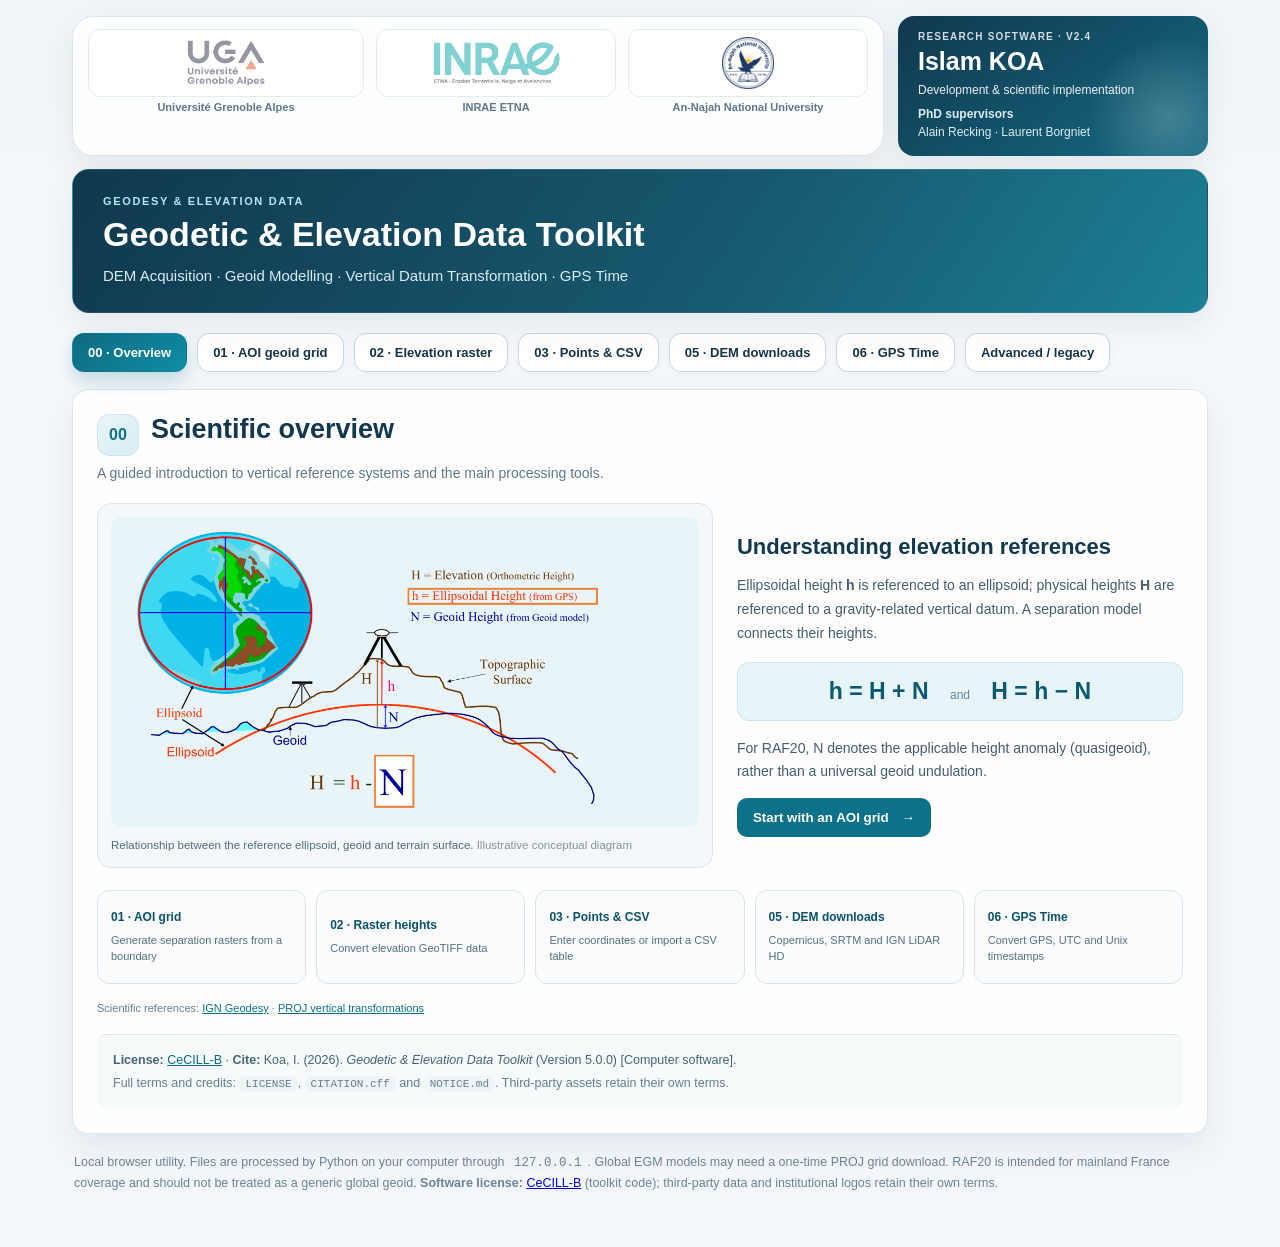
==== geoid_interface.html @ 87db4816 "Initial release: Geodetic & Elevation Data Toolkit v5.0" ====
<!DOCTYPE html>
<html lang="en">
<head>
<meta charset="utf-8">
<meta name="viewport" content="width=device-width,initial-scale=1">
<title>Geodetic & Elevation Data Toolkit</title>
<style>
:root{--bg:#f3f7fb;--panel:#ffffff;--text:#163247;--muted:#5f7788;--line:#dbe5ec;--line2:#c8d6e1;--teal:#0f6b82;--teal2:#0f8da5;--navy:#10384e;--soft:#eef5f8;--warn:#fff8e9;--warnline:#ecd7ac;--radius:16px;--shadow:0 12px 32px rgba(16,56,78,.08);font-family:Inter,Segoe UI,Arial,sans-serif}
*{box-sizing:border-box} body{margin:0;background:linear-gradient(180deg,#eff5f8 0,#f5f8fb 240px,#f3f7fb 100%);color:var(--text)}
.container{max-width:1180px;margin:0 auto;padding:0 22px}
.topbar{padding:18px 0 14px}
.topwrap{display:flex;gap:18px;align-items:stretch;justify-content:space-between;flex-wrap:wrap}
.logo-panel{flex:1 1 720px;background:rgba(255,255,255,.86);backdrop-filter:blur(6px);border:1px solid var(--line);border-radius:22px;padding:18px 20px;box-shadow:var(--shadow)}
.logo-grid{display:grid;grid-template-columns:1.15fr 1fr 1fr;gap:16px;align-items:center}
.logo-card{background:#fff;border:1px solid #e3ebf0;border-radius:18px;padding:12px 16px;display:flex;align-items:center;justify-content:center;min-height:90px}
.logo-card img{max-width:100%;max-height:62px;object-fit:contain;display:block}
.logo-card.round img{max-height:72px}
.logo-label{margin-top:8px;text-align:center;font-size:13px;color:var(--muted);font-weight:600}
.identity-panel{flex:0 1 340px;background:linear-gradient(145deg,#10384e,#156a82);color:white;border-radius:22px;padding:22px 24px;box-shadow:var(--shadow);position:relative;overflow:hidden}
.identity-panel:before{content:'';position:absolute;inset:auto -40px -40px auto;width:160px;height:160px;background:radial-gradient(circle at center,rgba(255,255,255,.2),rgba(255,255,255,0) 70%)}
.identity-panel .eyebrow{font-size:12px;letter-spacing:.12em;text-transform:uppercase;opacity:.82;font-weight:700}
.identity-panel h2{margin:8px 0 6px;font-size:28px;line-height:1.15}
.identity-panel .sub{font-size:15px;opacity:.92;line-height:1.55;margin-bottom:10px}
.identity-panel .meta{font-size:14px;line-height:1.65;color:#dceef4}
.hero{margin:6px 0 24px;background:linear-gradient(125deg,var(--navy),#17596f 58%,#1c8095 100%);border-radius:26px;overflow:hidden;position:relative;box-shadow:var(--shadow);border:1px solid rgba(255,255,255,.1)}
.hero-inner{display:grid;grid-template-columns:1.25fr .75fr;gap:18px;align-items:center;padding:34px 32px}
.hero h1{margin:0 0 10px;color:white;font-size:39px;line-height:1.1}
.hero p{margin:0;color:#d9edf3;font-size:18px;line-height:1.55}
.hero .chips{display:flex;flex-wrap:wrap;gap:10px;margin-top:18px}
.hero .chip{padding:9px 13px;border:1px solid rgba(255,255,255,.16);background:rgba(255,255,255,.1);border-radius:999px;color:white;font-size:13px;font-weight:700}
.hero-art{display:flex;justify-content:center;align-items:center}
.hero-art .artbox{background:rgba(255,255,255,.08);border:1px solid rgba(255,255,255,.14);padding:14px;border-radius:20px;backdrop-filter:blur(4px)}
.hero-art img{display:block;max-width:100%;max-height:190px;object-fit:contain;border-radius:12px}
main{padding-bottom:34px}
.tabs{display:flex;gap:10px;flex-wrap:wrap;margin:0 0 20px}
.tabs button{border:1px solid var(--line2);border-radius:12px;padding:12px 18px;background:#fff;color:#153449;font-weight:800;cursor:pointer;box-shadow:0 2px 8px rgba(16,56,78,.04);transition:.15s ease}
.tabs button:hover{transform:translateY(-1px)}
.tabs button.active{color:white;background:linear-gradient(135deg,var(--teal),var(--teal2));border-color:transparent;box-shadow:0 8px 18px rgba(15,107,130,.22)}
.card{background:rgba(255,255,255,.92);border:1px solid var(--line);border-radius:var(--radius);box-shadow:var(--shadow);padding:26px 24px;margin-bottom:18px}
.card h2{margin:0 0 10px;font-size:31px;line-height:1.15;color:#12384f}
.section-title{display:flex;align-items:center;gap:12px;margin-bottom:6px}
.section-title .badge{width:42px;height:42px;border-radius:12px;background:linear-gradient(135deg,#e8f5f8,#d8edf3);border:1px solid #cfe5ee;display:flex;align-items:center;justify-content:center;font-weight:900;color:#0c728d}
.hint{color:var(--muted);font-size:14px;line-height:1.65;margin:0 0 6px}
.layout,.dem-grid{display:grid;grid-template-columns:repeat(2,minmax(0,1fr));gap:16px}
.field{display:flex;flex-direction:column;gap:7px;margin-top:14px}
label{font-weight:800;font-size:13px;color:#12384f}
input,select,textarea{width:100%;font:inherit;font-size:14px;border:1px solid #cbd8e3;border-radius:12px;padding:12px 13px;background:#fff;color:#153449;outline:none;transition:border-color .15s, box-shadow .15s}
input:focus,select:focus,textarea:focus{border-color:#56a9bf;box-shadow:0 0 0 4px rgba(15,141,165,.12)}
textarea{min-height:150px;resize:vertical}
.hidden{display:none !important}
.notice{background:linear-gradient(180deg,#eef8fb,#e8f4f8);border:1px solid #d4eaf2;border-radius:14px;padding:15px 16px;font-size:13.5px;color:#215269;line-height:1.6;margin-top:16px}
.advanced-note{background:var(--warn);border:1px solid var(--warnline);border-radius:14px;padding:15px 16px}
.submit,.download{display:inline-flex;align-items:center;justify-content:center;gap:8px;margin-top:20px;padding:14px 22px;border:0;border-radius:12px;background:linear-gradient(135deg,var(--teal),var(--teal2));color:#fff;font-weight:800;text-decoration:none;cursor:pointer;box-shadow:0 10px 20px rgba(15,107,130,.2)}
.submit:disabled{opacity:.6;cursor:not-allowed}
.output{margin-top:18px;padding:16px 18px;border-radius:14px;border:1px solid #d6e5e9;background:#fbfdfe;white-space:pre-wrap;overflow:auto;color:#163247;line-height:1.6}
code{background:#eff4f7;padding:2px 6px;border-radius:6px}
footer{font-size:12.5px;color:#6c8391;margin:16px 2px 22px;line-height:1.6}
@media (max-width:980px){.hero-inner{grid-template-columns:1fr} .hero-art{justify-content:flex-start} .logo-grid{grid-template-columns:1fr} .identity-panel{flex:1 1 100%} }
@media (max-width:700px){.container{padding:0 16px} .layout,.dem-grid{grid-template-columns:1fr} .hero h1{font-size:31px} .card h2{font-size:26px} .topbar{padding-top:14px} .logo-panel,.identity-panel,.hero{border-radius:18px} }

/* v2.4: compact editorial header and independent scientific introduction */
.topbar{padding:16px 0 10px}.topwrap{gap:14px}.logo-panel{padding:12px 15px;flex:1 1 760px}.logo-grid{gap:12px}.logo-card{min-height:68px;padding:7px 11px;border-radius:12px}.logo-card img{max-height:46px}.logo-card.round img{max-height:52px}.logo-label{font-size:11px;margin-top:4px}.identity-panel{flex:0 1 310px;padding:15px 20px;border-radius:16px}.identity-panel h2{font-size:25px;margin:5px 0}.identity-panel .sub{font-size:12px;margin-bottom:6px}.identity-panel .meta{font-size:12px;line-height:1.5}.identity-panel .eyebrow{font-size:10px}.hero{margin:3px 0 20px;border-radius:17px}.hero-inner{display:flex;justify-content:space-between;align-items:center;padding:25px 30px;gap:25px}.hero h1{font-size:34px}.hero p{font-size:15px;max-width:700px}.hero .eyebrow{font-size:11px;color:#b4e9f2;letter-spacing:.15em;font-weight:800;margin-bottom:9px}.hero-version{flex:none;border:1px solid #ffffff35;border-radius:10px;padding:10px 12px;color:#c1e6ee;font-size:10px;letter-spacing:.11em;font-weight:700}.hero-version span{display:block;font-size:20px;color:#fff;letter-spacing:0;margin-top:3px;text-align:center}.tabs{margin-bottom:17px}.tabs button{font-size:13px;padding:11px 15px}.card{padding:24px}.overview-card h2{font-size:27px}.overview-layout{display:grid;grid-template-columns:1.16fr .84fr;gap:24px;margin-top:18px;align-items:center}.science-figure{margin:0;background:#f5f8fa;border:1px solid var(--line);border-radius:14px;padding:13px}.science-figure img{display:block;width:100%;max-height:310px;object-fit:contain;border-radius:9px;background:#e8f4f7}.science-figure figcaption{color:#526d7b;font-size:11.5px;margin-top:10px;line-height:1.5}.science-figure figcaption span{color:#84949d}.overview-copy h3{margin:0 0 10px;font-size:22px;color:#11394e}.overview-copy p{line-height:1.7;font-size:14px;color:#445d6c}.equation{background:#e8f5f8;border:1px solid #cae6ed;border-radius:12px;padding:15px;color:#0b5971;font-size:23px;text-align:center;font-weight:800;margin:16px 0}.equation span{font-size:12px;color:#648595;font-weight:500;margin:0 15px}.start-action{cursor:pointer;padding:12px 16px;background:#0d718a;border:0;color:#fff;border-radius:10px;font-weight:700;margin-top:8px}.start-action span{margin-left:9px}.workflow-tiles{display:grid;grid-template-columns:repeat(5,minmax(0,1fr));gap:10px;margin-top:22px}.workflow-tiles button{background:#f9fbfc;border:1px solid #d9e5eb;border-radius:12px;padding:13px;text-align:left;cursor:pointer;min-height:94px}.workflow-tiles button:hover{border-color:#0f8da5;background:#eff9fb}.workflow-tiles strong{display:block;color:#0b526a;font-size:12px;margin-bottom:8px}.workflow-tiles span{display:block;font-size:11px;line-height:1.5;color:#557181}.references{font-size:11px;color:#66808e;margin:18px 0 0}.references a{color:#0a7289}
@media(max-width:1000px){.overview-layout{grid-template-columns:1fr}.workflow-tiles{grid-template-columns:repeat(2,1fr)}.hero-version{display:none}}
@media(max-width:650px){.logo-grid{grid-template-columns:repeat(3,1fr)}.logo-card{min-height:55px;padding:5px}.logo-card img{max-height:39px}.logo-label{font-size:9px}.identity-panel{flex:1 1 100%}.hero-inner{padding:22px}.hero h1{font-size:28px}.overview-card h2{font-size:24px}.workflow-tiles{grid-template-columns:1fr}}
.subtabs{display:flex;gap:8px;background:#edf5f8;padding:7px;border-radius:12px;margin:16px 0 2px}.subtabs button{border:1px solid #ccdde7;background:white;padding:12px 16px;border-radius:9px;color:#16475b;font-weight:700;cursor:pointer}.subtabs button.selected{background:#0f7289;color:white;border-color:#0f7289}.dem-conversion{border:1px solid #cee2e9;background:#f4fafc;padding:19px;border-radius:15px;margin-top:22px}.dem-conversion h3{font-size:18px;margin:0 0 4px}.dem-conversion .field{margin-top:12px}

.preview-grid{display:grid;grid-template-columns:repeat(auto-fit,minmax(290px,1fr));gap:14px;margin-top:16px}.preview-card{background:#fff;border:1px solid #dbe6ed;border-radius:14px;padding:12px;white-space:normal}.preview-card img{width:100%;height:auto;max-height:380px;object-fit:contain;display:block}.preview-card strong{font-size:13px;overflow-wrap:anywhere}.preview-card small{display:block;color:#526e7b;margin-top:7px;line-height:1.5}.preview-table-wrap{overflow:auto;max-height:400px;margin-top:16px;border:1px solid #dbe6ed;border-radius:12px;background:#fff}.preview-table{border-collapse:collapse;width:100%;font-size:12px;white-space:nowrap}.preview-table th,.preview-table td{padding:9px 12px;border-bottom:1px solid #e5edf2;text-align:left}.preview-table th{position:sticky;top:0;background:#eff6f9}

.preview-large{margin-top:18px;padding:18px;border:1px solid #dbe6ed;border-radius:14px;background:#fff;white-space:normal}.preview-toolbar{display:flex;gap:12px;align-items:center;margin-bottom:12px;flex-wrap:wrap}.preview-toolbar label{flex:0 0 auto}.preview-toolbar select{flex:1 1 350px;min-width:0}.preview-image{display:block;width:100%;max-width:1050px;max-height:760px;height:auto;object-fit:contain;margin:0 auto}.preview-meta{font-size:13px;color:#526e7b;overflow-wrap:anywhere}.file-input-wrap{position:relative;display:flex;align-items:center;gap:12px;border:1px solid #cbd8e3;border-radius:12px;padding:7px 12px;min-height:44px;background:white;cursor:pointer}.file-input-wrap:focus-within{outline:3px solid #acdce7}.file-input-wrap input[type=file]{position:absolute;inset:0;opacity:0;cursor:pointer;width:100%;height:100%;z-index:2}.file-input-button{background:#eaf5f8;color:#0b5870;padding:8px 12px;border-radius:8px;font-size:13px;font-weight:800;white-space:nowrap}.file-input-name{font-size:13px;color:#526e7b;overflow:hidden;text-overflow:ellipsis;white-space:nowrap}.file-input-wrap:hover .file-input-button{background:#d6edf3}

.overview-license{margin-top:20px;padding:14px 16px;border-top:1px solid var(--line);background:#f6fafb;border-radius:10px;font-size:12.5px;line-height:1.8;color:#476474}
.overview-license a{color:#086a83}.overview-license code{font-size:11px}.license-files{display:block;color:#647f8d}
</style>
</head>
<body>
<div class="container">
  <div class="topbar">
    <div class="topwrap">
      <div class="logo-panel">
        <div class="logo-grid">
          <div>
            <div class="logo-card"><img src="[data-uri]" alt="Université Grenoble Alpes"></div>
            <div class="logo-label">Université Grenoble Alpes</div>
          </div>
          <div>
            <div class="logo-card"><img src="[data-uri]" alt="INRAE ETNA"></div>
            <div class="logo-label">INRAE ETNA</div>
          </div>
          <div>
            <div class="logo-card round"><img src="[data-uri]" alt="An-Najah National University"></div>
            <div class="logo-label">An-Najah National University</div>
          </div>
        </div>
      </div>
      <aside class="identity-panel">
        <div class="eyebrow">Research software · v2.4</div>
        <h2>Islam KOA</h2>
        <div class="sub">Development &amp; scientific implementation</div>
        <div class="meta"><strong>PhD supervisors</strong><br>Alain Recking · Laurent Borgniet</div>
      </aside>
    </div>
  </div>

  <header class="hero">
    <div class="hero-inner"><div>
      <div class="eyebrow">GEODESY &amp; ELEVATION DATA</div>
      <h1>Geodetic &amp; Elevation Data Toolkit</h1>
      <p>DEM Acquisition · Geoid Modelling · Vertical Datum Transformation · GPS Time</p>
    </div></div>
  </header>

  <main>
    <div class="tabs">
      <button class="active" data-tab="overview">00 · Overview</button>
      <button data-tab="aoi">01 · AOI geoid grid</button>
      <button data-tab="raster">02 · Elevation raster</button>
      <button data-tab="points">03 · Points &amp; CSV</button>
      <button data-tab="dem">05 · DEM downloads</button>
      <button data-tab="gps">06 · GPS Time</button>
      <button data-tab="advanced">Advanced / legacy</button>
    </div>

    <section id="overview" class="card overview-card">
      <div class="section-title"><div class="badge">00</div><h2>Scientific overview</h2></div>
      <p class="hint">A guided introduction to vertical reference systems and the main processing tools.</p>
      <div class="overview-layout">
        <figure class="science-figure"><img src="[data-uri]" alt="Illustration of ellipsoidal height h, orthometric height H and geoid separation N"><figcaption>Relationship between the reference ellipsoid, geoid and terrain surface. <span>Illustrative conceptual diagram</span></figcaption></figure>
        <div class="overview-copy">
          <h3>Understanding elevation references</h3>
          <p>Ellipsoidal height <strong>h</strong> is referenced to an ellipsoid; physical heights <strong>H</strong> are referenced to a gravity-related vertical datum. A separation model connects their heights.</p>
          <div class="equation">h = H + N <span>and</span> H = h − N</div>
          <p class="hint">For RAF20, N denotes the applicable height anomaly (quasigeoid), rather than a universal geoid undulation.</p>
          <button class="start-action" type="button" data-open="aoi">Start with an AOI grid <span aria-hidden="true">→</span></button>
        </div>
      </div>
      <div class="workflow-tiles">
        <button type="button" data-open="aoi"><strong>01 · AOI grid</strong><span>Generate separation rasters from a boundary</span></button>
        <button type="button" data-open="raster"><strong>02 · Raster heights</strong><span>Convert elevation GeoTIFF data</span></button>
        <button type="button" data-open="points"><strong>03 · Points &amp; CSV</strong><span>Enter coordinates or import a CSV table</span></button>
        <button type="button" data-open="dem"><strong>05 · DEM downloads</strong><span>Copernicus, SRTM and IGN LiDAR HD</span></button>
        <button type="button" data-open="gps"><strong>06 · GPS Time</strong><span>Convert GPS, UTC and Unix timestamps</span></button>
      </div>
      <p class="references">Scientific references: <a target="_blank" rel="noopener" href="https://geodesie.ign.fr/">IGN Geodesy</a> · <a target="_blank" rel="noopener" href="https://proj.org/en/stable/operations/transformations/vgridshift.html">PROJ vertical transformations</a></p>
      <div class="overview-license" aria-label="License and citation">
        <strong>License:</strong> <a href="https://cecill.info/licences/Licence_CeCILL-B_V1-en.html" target="_blank" rel="noopener noreferrer">CeCILL-B</a> · <strong>Cite:</strong> Koa, I. (2026). <em>Geodetic &amp; Elevation Data Toolkit</em> (Version 5.0.0) [Computer software].
        <span class="license-files"> Full terms and credits: <code>LICENSE</code>, <code>CITATION.cff</code> and <code>NOTICE.md</code>. Third-party assets retain their own terms.</span>
      </div>
    </section>

    <form id="job" enctype="multipart/form-data">
      <input type="hidden" name="mode" id="mode" value="aoi">
      <section class="card">
        <div class="section-title"><div class="badge">01</div><h2 id="heading">Extract a geoid separation raster from an AOI</h2></div>
        <p class="hint" id="intro">Use an area boundary and create the separation N raster without downloading any DEM. Values outside your AOI are set to NoData.</p>
        <div id="aoi-input">
          <div class="field"><label>AOI boundary (GeoJSON, GeoPackage, ZIP or Shapefile)</label><input type="file" name="aoi_parts" multiple accept=".geojson,.json,.gpkg,.zip,.shp,.shx,.dbf,.prj,.cpg"><div class="hint">Select one GeoJSON, GeoPackage or ZIP file. For a shapefile, select <strong>.shp + .shx + .dbf + .prj together</strong> (Ctrl/Shift-click), or ZIP all components. The .prj enables automatic CRS detection.</div><div id="aoi-crs-status" class="hint">Input CRS will be detected from the uploaded boundary.</div></div>
          <div class="field"><label>Output pixel size (in output CRS units)</label><input type="number" name="resolution" value="30" min="0.000001" step="any"></div>
        </div>
        <div id="raster-input" class="hidden">
          <div class="field"><label>Elevation GeoTIFF (browser upload, up to 400 MB)</label><input type="file" name="raster" accept=".tif,.tiff"></div><div class="field"><label>Or local raster path (recommended for large rasters)</label><input type="text" name="raster_path" placeholder="D:\Data\DEM\my_elevation.tif"><div class="hint">Paste the complete path to an existing GeoTIFF on this computer. This bypasses the browser upload and 400 MB limit. Use either the file picker or this path, not both.</div></div>
          <p class="hint">The original grid, CRS, NoData mask and pixel size are retained. The converted height raster and separation raster(s) are included in the ZIP output.</p>
        </div>
        <div id="point-mode" class="hidden"><div class="subtabs"><button type="button" data-input-mode="points" class="selected">Enter coordinates</button><button type="button" data-input-mode="csv">Import CSV file</button></div></div>
        <div id="points-input" class="hidden">
          <div class="field"><label>One coordinate per line: x,y or x,y,z</label><textarea name="points" placeholder="6.3000,44.9400,2300&#10;6.3100,44.9450,2500"></textarea></div>
          <p class="hint">If z is omitted, the tool returns only the geoid separation. If z is provided, it also calculates the converted elevation.</p>
        </div>
        <div id="csv-input" class="hidden">
          <div class="field"><label>CSV file (UTF-8)</label><input type="file" name="csv" accept=".csv"></div>
          <div class="layout">
            <div class="field"><label>X / Easting / Longitude column</label><input name="xcol" value="x"></div>
            <div class="field"><label>Y / Northing / Latitude column</label><input name="ycol" value="y"></div>
            <div class="field"><label>Optional elevation column</label><input name="zcol" value="z"></div>
          </div>
          <p class="hint">All original fields are preserved. The tool appends <code>geoid_N_m</code> and, when applicable, <code>z_converted_m</code>.</p>
        </div>
      </section>

      <section class="card" id="options">
        <div class="section-title"><div class="badge">02</div><h2>Reference system and vertical model</h2></div>
        <div class="layout">
          <div class="field" id="crsfield">
            <label id="crslabel">Output horizontal CRS (EPSG code)</label>
            <input name="crs" value="" placeholder="Auto: use AOI CRS">
            <div class="hint">AOI: input CRS is read from the boundary. Output uses the input projected CRS (metres), or automatically chooses local UTM if the input is geographic. Enter a projected EPSG code to override. Pixel size is in output CRS units. For points/CSV, enter the input coordinate CRS.</div>
          </div>
          <div class="field"><label>Separation model to calculate, N = h − H</label>
            <select name="model">
              <option value="raf20">RAF20 · France (RGF93 / NGF-IGN69)</option>
              <option value="egm2008">EGM2008 · Global</option>
              <option value="egm96">EGM96 · Global</option>
              <option value="custom">Custom separation GeoTIFF</option>
            </select>
          </div>
          <div class="field" id="sourcefield"><label>Input height vertical reference</label>
            <select name="source">
              <option value="ellipsoid">Ellipsoidal height (h)</option>
              <option value="raf20">RAF20 / NGF-IGN69</option>
              <option value="egm2008">EGM2008</option>
              <option value="egm96">EGM96</option>
              <option value="custom">Custom N grid</option>
            </select>
          </div>
          <div class="field" id="targetfield"><label>Output height vertical reference</label>
            <select name="target">
              <option value="raf20">RAF20 / NGF-IGN69 (H)</option>
              <option value="ellipsoid">Ellipsoidal height (h)</option>
              <option value="egm2008">EGM2008</option>
              <option value="egm96">EGM96</option>
              <option value="custom">Custom N grid</option>
            </select>
          </div>
        </div>
        <div class="field hidden" id="customfield"><label>Custom separation raster (only for user-supplied geoid model)</label><p class="hint">Use this only if you have your own geoid separation grid, where N = h − H, in metres. Leave it unused for RAF20, EGM96 or EGM2008.</p><input type="file" name="custom" accept=".tif,.tiff"></div>
        <p class="notice">Conversion rule: <strong>h = H + N</strong> and <strong>H = h − N</strong>. For switching between vertical systems: <strong>z<sub>target</sub> = z<sub>source</sub> + N<sub>source</sub> − N<sub>target</sub></strong>. All elevations and N values are in metres. Please verify the original datum of your input data before conversion.</p>
        <button class="submit" id="submit" type="submit">Run conversion</button>
        <div class="output hidden" id="result" aria-live="polite"></div>
      </section>
    </form>

    <section id="dem" class="card hidden">
      <div class="section-title"><div class="badge">05</div><h2>Download digital elevation models</h2></div>
      <p class="hint">This section reuses the original v1.0.1 download engines. Choose a DEM source, upload an AOI boundary, and export a ZIP package with the downloaded raster products.</p>
      <form id="demjob">
        <div class="dem-grid">
          <div class="field"><label>DEM source</label><select name="demsource" id="demsource"><option value="copernicus">Copernicus DEM GLO-30 (global)</option><option value="srtm">SRTM1 (approximately 30 m)</option><option value="ign">IGN LiDAR HD DSM (mainland France)</option></select></div>
          <div class="field"><label>AOI polygon (GeoJSON, GPKG, ZIP or Shapefile)</label><input type="file" name="aoi_parts" multiple accept=".geojson,.json,.gpkg,.zip,.shp,.shx,.dbf,.prj,.cpg"><div class="hint">Choose one GeoJSON, GeoPackage or ZIP file, or select .shp, .shx, .dbf and .prj together (Ctrl/Shift-click).</div><div class="hint" id="dem-crs-status">Input CRS will be detected automatically.</div></div>
          <div class="field"><label>Geographic buffer (degrees; global DEM)</label><input type="number" name="buffer_deg" value="0.05" min="0" max="2" step="0.01"></div>
          <div class="field"><label>IGN target grid resolution (metres)</label><input type="number" name="ign_resolution" value="5" min="0.5" max="100" step="any"></div>
          <div class="field"><label>IGN tile-selection buffer (metres)</label><input type="number" name="ign_buffer" value="1000" min="0" max="10000" step="100"></div>
        </div>
        <section class="dem-conversion"><h3>Vertical reference &amp; optional height conversion</h3><div class="dem-grid"><div class="field"><label>Source vertical reference</label><select id="demdatum" name="demdatum"><option value="egm2008">EGM2008 · orthometric heights</option><option value="egm96">EGM96 · orthometric heights</option><option value="raf20">NGF-IGN69 via RAF20 · mainland France only</option></select><p id="datumhelp" class="hint">Copernicus GLO-30 usually references EGM2008.</p></div><div class="field"><label>Output elevation reference</label><select id="demvertical" name="demvertical"><option value="native">Keep source heights (no vertical conversion)</option><option value="ellipsoid">Also produce ellipsoidal heights (h)</option></select><p class="hint">When enabled, the ZIP includes the original DEM, ellipsoidal DEM, and separation raster.</p></div></div><p class="hint">Formula: h = H + N. Please verify the published datum and ellipsoid of the selected DEM before conversion. RAF20 is a regional height-anomaly surface.</p></section><p class="advanced-note hint">DEM sources have different native vertical references. Copernicus GLO-30 commonly uses EGM2008, SRTM uses EGM96, and IGN LiDAR HD generally uses NGF-IGN69. Downloading a DEM does not automatically convert its vertical datum.</p>
        <button type="submit" class="submit" id="demsubmit">Download DEM</button>
        <div id="demresult" class="output hidden" aria-live="polite"></div>
      </form>
    </section>

    <section id="gps" class="card hidden">
      <div class="section-title"><div class="badge">06</div><h2>GPS Time Converter</h2></div>
      <p class="hint">Convert GNSS/GPS time to UTC and Unix time, or calculate GPS time from a UTC timestamp. Includes leap-second corrections. The legacy mode preserves the input convention used in your original converter.</p>
      <div class="layout">
        <div class="field"><label for="gps-format">Input format</label><select id="gps-format">
          <option value="gps">GPS seconds since 1980-01-06</option><option value="week">GPS week + seconds of week</option><option value="utc">UTC date/time (ISO 8601)</option><option value="unix">Unix timestamp (seconds)</option><option value="legacy">Legacy GPS seconds (GPS − 1,000,000,000)</option>
        </select></div>
        <div class="field" id="gps-primary-field"><label for="gps-primary" id="gps-primary-label">GPS seconds</label><input id="gps-primary" type="text" inputmode="decimal" placeholder="e.g. 1475712018" autocomplete="off"></div>
        <div class="field hidden" id="gps-week-field"><label for="gps-week">GPS week number</label><input id="gps-week" type="number" min="0" step="1" placeholder="e.g. 2440"></div>
        <div class="field hidden" id="gps-sow-field"><label for="gps-sow">Seconds of week (0–604800)</label><input id="gps-sow" type="number" min="0" max="604800" step="any" placeholder="e.g. 345600"></div>
      </div>
      <p class="notice">GPS and UTC are different time scales. GPS time started on 6 January 1980; GPS − UTC is 18 s from 2017-01-01 through the latest leap-second entry supplied here. Leap-second instants (23:59:60) cannot be represented by JavaScript Date and are flagged rather than silently rounded. For future dates, confirm that the leap-second table is current.</p>
      <button type="button" class="submit" id="gps-calculate">Convert time</button>
      <div id="gps-result" class="output hidden" aria-live="polite"></div>
      <p class="hint" style="margin-top:16px">References: <a href="https://www.gps.gov/cgsic/meetings/2023/powers.pdf" target="_blank" rel="noopener">GPS time system</a> · <a href="https://www.iers.org/IERS/EN/DataProducts/EarthOrientationData/eop.html" target="_blank" rel="noopener">IERS Earth orientation and leap-second resources</a>. Results use the effective UTC leap-second dates listed in the toolkit's documentation.</p>
    </section>

    <section id="advanced" class="card hidden">
      <div class="section-title"><div class="badge">A</div><h2>Advanced reference DEM workflows</h2></div>
      <p class="hint">The original Python/Jupyter utility remains available in the <code>advanced_legacy/</code> folder of this package. It includes Copernicus GLO-30, SRTM, and IGN LiDAR HD downloaders, horizontal reprojection, QC plotting, and full DEM preparation workflows.</p>
      <p class="hint">For legacy mode, install its requirements and launch <code>advanced_legacy/Reference_DEM_Utility.ipynb</code> in Jupyter.</p>
    </section>


<footer>Local browser utility. Files are processed by Python on your computer through <code>127.0.0.1</code>. Global EGM models may need a one-time PROJ grid download. RAF20 is intended for mainland France coverage and should not be treated as a generic global geoid. <strong>Software license:</strong> <a href="https://cecill.info/licences/Licence_CeCILL-B_V1-en.html" target="_blank" rel="noopener noreferrer">CeCILL-B</a> (toolkit code); third-party data and institutional logos retain their own terms.</footer>
  </main>
</div>
<script>
async function inspectAOI(form,status){
  const components=form.querySelector('[name=aoi_parts]');
  if(!components.files.length){status.textContent='Choose an AOI to detect its coordinate system.';return;}
  status.textContent='Reading AOI CRS…';
  try{
    const data=new FormData();
    for(const file of components.files)data.append('aoi_parts',file);
    const resp=await fetch('/inspect',{method:'POST',body:data});const info=await resp.json();
    if(!resp.ok)throw new Error(info.error||'Cannot read AOI');
    status.textContent='Detected input CRS: '+info.crs+' · '+(form.id==='job'?'A geographic input will be converted to local UTM automatically for metre-based raster pixels (unless you override).':'DEM downloader reads its own AOI CRS.');
  }catch(e){status.textContent=e instanceof TypeError?'Server unavailable: launch START_WINDOWS.bat, then use localhost:8765.':'CRS detection: '+e.message;}
}
for(const [formID,statusID] of [['job','aoi-crs-status'],['demjob','dem-crs-status']]){
 const form=document.getElementById(formID), status=document.getElementById(statusID);
 form.querySelectorAll('[name=aoi_parts]').forEach(input=>input.addEventListener('change',()=>inspectAOI(form,status)));
}
const tabs=document.querySelectorAll('[data-tab]');
let pointInput='points';
function setPointInput(x){pointInput=x;document.querySelectorAll('[data-input-mode]').forEach(b=>b.classList.toggle('selected',b.dataset.inputMode===x));if(document.querySelector('#mode').value==='points'||document.querySelector('#mode').value==='csv'){document.querySelector('#mode').value=x;['points','csv'].forEach(y=>document.querySelector('#'+y+'-input').classList.toggle('hidden',x!==y));document.querySelector('#heading').textContent=x==='csv'?'Convert CSV point elevations':'Calculate point geoid separation and heights';}}
document.querySelectorAll('[data-input-mode]').forEach(b=>b.onclick=()=>setPointInput(b.dataset.inputMode));
function updateCustom(){const mode=document.querySelector('#mode').value;const vals=[document.querySelector('[name=model]').value];if(mode!=='aoi') vals.push(document.querySelector('[name=source]').value,document.querySelector('[name=target]').value);document.querySelector('#customfield').classList.toggle('hidden',!vals.includes('custom'));}
['model','source','target'].forEach(n=>document.querySelector('[name='+n+']').addEventListener('change',updateCustom));
const demDatums={copernicus:['egm2008','Copernicus GLO-30: nominal vertical datum EGM2008. Verify product metadata.'],srtm:['egm96','SRTM1: nominal vertical datum EGM96. Verify product metadata.'],ign:['raf20','IGN LiDAR HD: verify the actual dataset vertical reference and location. RAF20 is applicable to mainland-France NGF-IGN69 conversion only.']};
function updateDem(){const d=document.querySelector('#demsource').value,info=demDatums[d];document.querySelector('#demdatum').value=info[0];document.querySelector('#datumhelp').textContent=info[1];document.querySelector('#demsubmit').textContent=document.querySelector('#demvertical').value==='ellipsoid'?'Download & convert to ellipsoidal heights':'Download DEM';document.querySelectorAll('[name=buffer_deg]').forEach(e=>e.closest('.field').classList.toggle('hidden',d==='ign'));document.querySelectorAll('[name=ign_resolution],[name=ign_buffer]').forEach(e=>e.closest('.field').classList.toggle('hidden',d!=='ign'));}
document.querySelector('#demsource').addEventListener('change',updateDem);document.querySelector('#demvertical').addEventListener('change',updateDem);updateDem();
const titles={
  aoi:['Extract a geoid separation raster from an AOI','Use an area boundary and create the separation N raster without downloading any DEM. Values outside your AOI are set to NoData.'],
  raster:['Convert an elevation raster','Generate separation rasters and convert h ↔ H while retaining the original raster grid.'],
  points:['Convert one or more points','Enter x,y or x,y,z. Values are calculated in the coordinate CRS that you specify.'],
  csv:['Convert a CSV table of heights','Specify the CSV columns, calculate N values, and append converted heights while preserving the original fields.']
};
function tab(t){
  tabs.forEach(b=>b.classList.toggle('active',b.dataset.tab===t));
  document.querySelector('#overview').classList.toggle('hidden',t!=='overview');
  document.querySelector('#advanced').classList.toggle('hidden',t!=='advanced');
  document.querySelector('#gps').classList.toggle('hidden',t!=='gps');
  document.querySelector('#dem').classList.toggle('hidden',t!=='dem');
  document.querySelector('#job').classList.toggle('hidden',t==='advanced'||t==='dem'||t==='overview'||t==='gps');
  if(t==='advanced'||t==='dem'||t==='overview'||t==='gps') return;
  document.querySelector('#mode').value=t==='points'?pointInput:t;
  document.querySelector('#point-mode').classList.toggle('hidden',t!=='points');
  ['aoi','raster','points','csv'].forEach(x=>document.querySelector('#'+x+'-input').classList.toggle('hidden',x!==(t==='points'?pointInput:t)));
  document.querySelector('#heading').textContent=titles[t][0];
  document.querySelector('#intro').textContent=titles[t][1];
  document.querySelector('#sourcefield').classList.toggle('hidden',t==='aoi');
  document.querySelector('#targetfield').classList.toggle('hidden',t==='aoi');
  document.querySelector('#crsfield').classList.toggle('hidden',t==='raster');
  document.querySelector('#crslabel').textContent=t==='aoi'?'Output horizontal CRS (EPSG code)':'Input coordinate CRS (EPSG code)';
  document.querySelector('[name=crs]').value=t==='aoi'?'':'EPSG:4326';document.querySelector('[name=crs]').placeholder=t==='aoi'?'Auto: use AOI CRS':'EPSG:4326';
  if(t==='points')setPointInput(pointInput); updateCustom();document.querySelector('#result').classList.add('hidden');
};
tabs.forEach(b=>b.onclick=()=>tab(b.dataset.tab));
document.querySelectorAll('[data-open]').forEach(b=>b.onclick=()=>tab(b.dataset.open));
function showPreviews(box, payload){
 if(payload.previews && payload.previews.length){
  const previews=payload.previews;
  const panel=document.createElement('section');panel.className='preview-large';
  const title=document.createElement('h3');title.textContent='Raster preview';panel.appendChild(title);
  const toolbar=document.createElement('div');toolbar.className='preview-toolbar';
  const label=document.createElement('label');label.textContent='Displayed raster';label.htmlFor='preview-layer-'+Math.random().toString(36).slice(2);
  const sel=document.createElement('select');sel.id=label.htmlFor;
  previews.forEach((item,i)=>{const option=document.createElement('option');option.value=String(i);option.textContent=item.file;sel.appendChild(option)});
  const image=document.createElement('img');image.className='preview-image';image.alt='Selected raster map preview';
  const info=document.createElement('p');info.className='preview-meta';
  function render(index){const q=previews[index];image.src=q.url;info.textContent='Range: '+q.min+'–'+q.max+' m  |  '+q.width+' × '+q.height+' pixels  |  '+q.crs;}
  sel.addEventListener('change',()=>render(Number(sel.value)));
  const defaultIdx=previews.findIndex(p=>/AOI_MASKED/i.test(p.file)&&!/NA_map/i.test(p.file));
  const preferred=defaultIdx>=0?defaultIdx:0;sel.value=String(preferred);
  toolbar.appendChild(label);toolbar.appendChild(sel);panel.appendChild(toolbar);panel.appendChild(image);panel.appendChild(info);
  const note=document.createElement('p');note.className='hint';note.textContent='Use the selector to inspect each output. The ZIP contains all full-resolution rasters.';panel.appendChild(note);
  box.appendChild(panel);render(preferred);
 }
 if(payload.rows && payload.rows.length){
  const heading=document.createElement('h3');heading.textContent='Result table preview (first '+payload.rows.length+' rows)';box.appendChild(heading);
  const wrap=document.createElement('div');wrap.className='preview-table-wrap';const table=document.createElement('table');table.className='preview-table';
  const cols=Object.keys(payload.rows[0]);const head=document.createElement('thead');const hr=document.createElement('tr');cols.forEach(k=>{const th=document.createElement('th');th.textContent=k;hr.appendChild(th)});head.appendChild(hr);table.appendChild(head);
  const body=document.createElement('tbody');payload.rows.forEach(row=>{const tr=document.createElement('tr');cols.forEach(k=>{const td=document.createElement('td');td.textContent=row[k]??'';tr.appendChild(td)});body.appendChild(tr)});table.appendChild(body);wrap.appendChild(table);box.appendChild(wrap);
 }
}
document.querySelector('#job').addEventListener('submit',async e=>{
  e.preventDefault();
  const b=document.querySelector('#submit'),result=document.querySelector('#result');
  if(location.protocol==='file:'){result.classList.remove('hidden');result.textContent='This HTML file is only the interface. Start START_WINDOWS.bat and open http://127.0.0.1:8765/ in your browser.';return;}
  result.classList.remove('hidden'); result.textContent='Processing…'; b.disabled=true;
  try{
    const mode=document.querySelector('#mode').value; const fd=new FormData(e.target);
    if(mode==='raster'){const path=String(fd.get('raster_path')||'').trim();if(path){fd.delete('raster');}else{const file=fd.get('raster');if(file && file.size>400*1024*1024)throw Error('This GeoTIFF is larger than the 400 MB browser limit. Enter its full Windows path in the Local raster path field instead.');}}
    for(const x of ['aoi','raster','points','csv']) if(x!==mode){for(const el of document.querySelectorAll('#'+x+'-input [name]')) fd.delete(el.name)}
    const r=await fetch('/run',{method:'POST',body:fd}),d=await r.json();
    if(!r.ok) throw Error(d.error||'Processing failed');
    result.innerHTML='';
    const msg=document.createElement('div'); msg.textContent=d.message+' Files: '+d.files.join(', '); result.appendChild(msg);
    const a=document.createElement('a'); a.className='download'; a.href=d.download; a.textContent='Download results ZIP'; result.appendChild(a);
    showPreviews(result,d)
  }catch(err){result.textContent=err instanceof TypeError?'Cannot connect to the Python processing server. Run START_WINDOWS.bat, open http://127.0.0.1:8765/ and leave its terminal window open. If you opened the HTML file directly, uploads cannot run. Details: '+err.message:'Error: '+err.message}
  finally{b.disabled=false}
});
document.querySelector('#demjob').addEventListener('submit',async e=>{
  e.preventDefault();
  const b=document.querySelector('#demsubmit'),o=document.querySelector('#demresult');
  if(location.protocol==='file:'){o.classList.remove('hidden');o.textContent='Start START_WINDOWS.bat and open http://127.0.0.1:8765/ rather than the HTML file.';return;}
  o.classList.remove('hidden'); o.textContent='Downloading and preparing DEM. This may take several minutes for large AOIs…'; b.disabled=true;
  try{
    const res=await fetch('/dem',{method:'POST',body:new FormData(e.target)}); const data=await res.json();
    if(!res.ok) throw Error(data.error||'DEM download failed');
    o.innerHTML='';
    const d=document.createElement('div'); d.textContent=data.message+' Files: '+data.files.join(', '); o.appendChild(d);
    const link=document.createElement('a'); link.className='download'; link.href=data.download; link.textContent='Download DEM ZIP'; o.appendChild(link);showPreviews(o,data);
  }catch(err){o.textContent=err instanceof TypeError?'Cannot connect to the Python server. Start START_WINDOWS.bat and use http://127.0.0.1:8765/ . Details: '+err.message:'Error: '+err.message}
  finally{b.disabled=false}
});
document.querySelectorAll('input[type="file"]').forEach(input=>{
 const wrap=document.createElement('div');wrap.className='file-input-wrap';
 const button=document.createElement('span');button.className='file-input-button';button.textContent='Browse files';
 const filename=document.createElement('span');filename.className='file-input-name';filename.textContent='No file selected';
 input.parentNode.insertBefore(wrap,input);wrap.appendChild(input);wrap.appendChild(button);wrap.appendChild(filename);
 input.setAttribute('aria-label','Browse files');
 input.addEventListener('change',()=>{const files=Array.from(input.files||[]);filename.textContent=files.length===0?'No file selected':files.length===1?files[0].name:files.length+' files selected';});
});

// GPS/UTC conversion: effective UTC dates for positive leap seconds since GPS epoch.
const GPS_EPOCH_MS=Date.UTC(1980,0,6,0,0,0);
const GPS_LEAP_DATES=['1981-07-01','1982-07-01','1983-07-01','1985-07-01','1988-01-01','1990-01-01','1991-01-01','1992-07-01','1993-07-01','1994-07-01','1996-01-01','1997-07-01','1999-01-01','2006-01-01','2009-01-01','2012-07-01','2015-07-01','2017-01-01'].map(d=>Date.parse(d+'T00:00:00Z'));
function gpsOffsetFromUTC(ms){return GPS_LEAP_DATES.reduce((count,t)=>count+(ms>=t?1:0),0);}
function gpsFromUnix(unix){let ms=unix*1000;return unix-(GPS_EPOCH_MS/1000)+gpsOffsetFromUTC(ms);}
function utcFromGPS(gps){
 const seconds=GPS_EPOCH_MS/1000+gps;
 // Leap insertion occupies a GPS second absent from the Unix time axis.
 for(let i=0;i<GPS_LEAP_DATES.length;i++){
  const leapGps=GPS_LEAP_DATES[i]/1000-GPS_EPOCH_MS/1000+i;
  if(gps>=leapGps && gps<leapGps+1)throw Error('This GPS instant lies within the UTC leap second (23:59:60), which cannot be represented as a Unix timestamp.');
 }
 let unix=seconds-18;
 for(let i=0;i<6;i++)unix=seconds-gpsOffsetFromUTC(unix*1000);
 return unix;
}
function gpsFormatUI(){
 const kind=document.getElementById('gps-format').value;
 document.getElementById('gps-week-field').classList.toggle('hidden',kind!=='week');
 document.getElementById('gps-sow-field').classList.toggle('hidden',kind!=='week');
 document.getElementById('gps-primary-field').classList.toggle('hidden',kind==='week');
 const labels={gps:'GPS seconds',utc:'UTC date/time (ISO 8601)',unix:'Unix seconds',legacy:'Legacy GPS seconds (GPS − 1,000,000,000)'};
 document.getElementById('gps-primary-label').textContent=labels[kind]||'GPS seconds';
 document.getElementById('gps-primary').placeholder=kind==='utc'?'2024-06-21T12:00:00Z':kind==='legacy'?'GPS seconds minus 1e9':'Enter time value';
}
function gpsConvert(){
 const kind=document.getElementById('gps-format').value;
 const raw=document.getElementById('gps-primary').value.trim();
 const output=document.getElementById('gps-result');output.classList.remove('hidden');
 try{
  let gps,unix;
  if(kind==='utc'){
   if(!/^(\d{4}-\d\d-\d\d)T\d\d:\d\d/.test(raw)||!/(Z|[+-]\d\d:\d\d)$/i.test(raw))throw Error('Enter an ISO 8601 date with timezone, e.g. 2024-06-21T12:00:00Z');
   const parsed=Date.parse(raw);if(!Number.isFinite(parsed))throw Error('Invalid UTC date/time');unix=parsed/1000;gps=gpsFromUnix(unix);
  }else if(kind==='week'){
   const week=Number(document.getElementById('gps-week').value),sow=Number(document.getElementById('gps-sow').value);
   if(!Number.isInteger(week)||week<0||!Number.isFinite(sow)||sow<0||sow>=604800)throw Error('GPS week must be nonnegative integer and seconds-of-week must be within [0, 604800).');
   gps=week*604800+sow;unix=utcFromGPS(gps);
  }else{
   if(!raw||!Number.isFinite(Number(raw)))throw Error('Enter a valid time value.');
   const n=Number(raw);
   if(kind==='unix'){unix=n;gps=gpsFromUnix(unix);}else{gps=n+(kind==='legacy'?1e9:0);unix=utcFromGPS(gps);}
  }
  if(gps<0)throw Error('Dates before GPS epoch (1980-01-06) are unsupported.');
  const d=new Date(unix*1000);if(!Number.isFinite(d.getTime()))throw Error('Time outside supported date range');
  const week=Math.floor(gps/604800);const sow=gps-week*604800;
  const result=[['UTC (ISO 8601)',d.toISOString()],['Unix timestamp (s)',unix.toFixed(3)],['GPS seconds',gps.toFixed(3)],['GPS week',week],['GPS seconds of week',sow.toFixed(3)],['GPS − UTC offset (s)',gpsOffsetFromUTC(unix*1000)],['Legacy GPS seconds (GPS − 1e9)',(gps-1e9).toFixed(3)]];
  output.innerHTML='';const table=document.createElement('table');table.className='preview-table';
  for(const [name,value] of result){const tr=document.createElement('tr');const a=document.createElement('th');a.textContent=name;const b=document.createElement('td');b.textContent=value;tr.append(a,b);table.appendChild(tr);}output.appendChild(table);
  const copy=document.createElement('button');copy.type='button';copy.className='smallbutton';copy.textContent='Copy results';copy.style.marginTop='12px';copy.onclick=()=>navigator.clipboard.writeText(result.map(x=>x.join(': ')).join('\n'));output.appendChild(copy);
 }catch(err){output.textContent='Error: '+err.message;}
}
document.getElementById('gps-format').addEventListener('change',gpsFormatUI);
document.getElementById('gps-calculate').addEventListener('click',gpsConvert);
gpsFormatUI();

tab('overview');
</script>
</body>
</html>
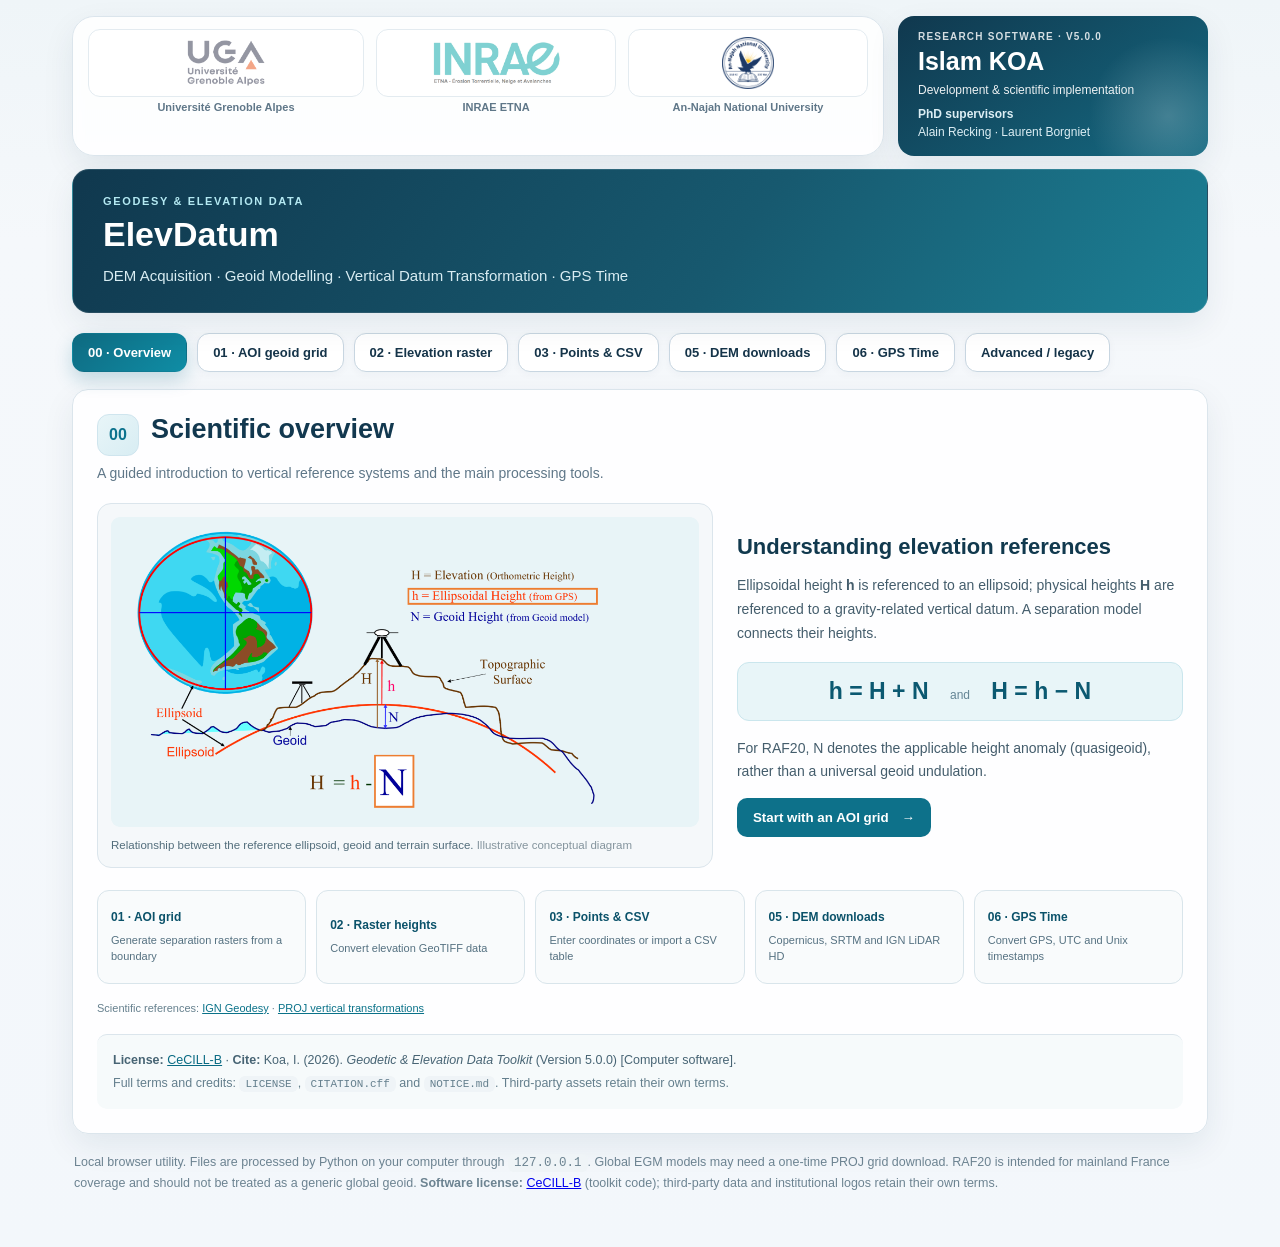
==== commit cc400fef: "Display ElevDatum v5.0.0 in the actual HTML application source" ====
--- a/geoid_interface.html
+++ b/geoid_interface.html
@@ -3,7 +3,7 @@
 <head>
 <meta charset="utf-8">
 <meta name="viewport" content="width=device-width,initial-scale=1">
-<title>Geodetic & Elevation Data Toolkit</title>
+<title>ElevDatum | Geodetic & Elevation Data Toolkit</title>
 <style>
 :root{--bg:#f3f7fb;--panel:#ffffff;--text:#163247;--muted:#5f7788;--line:#dbe5ec;--line2:#c8d6e1;--teal:#0f6b82;--teal2:#0f8da5;--navy:#10384e;--soft:#eef5f8;--warn:#fff8e9;--warnline:#ecd7ac;--radius:16px;--shadow:0 12px 32px rgba(16,56,78,.08);font-family:Inter,Segoe UI,Arial,sans-serif}
 *{box-sizing:border-box} body{margin:0;background:linear-gradient(180deg,#eff5f8 0,#f5f8fb 240px,#f3f7fb 100%);color:var(--text)}
@@ -58,7 +58,7 @@
 @media (max-width:980px){.hero-inner{grid-template-columns:1fr} .hero-art{justify-content:flex-start} .logo-grid{grid-template-columns:1fr} .identity-panel{flex:1 1 100%} }
 @media (max-width:700px){.container{padding:0 16px} .layout,.dem-grid{grid-template-columns:1fr} .hero h1{font-size:31px} .card h2{font-size:26px} .topbar{padding-top:14px} .logo-panel,.identity-panel,.hero{border-radius:18px} }
 
-/* v2.4: compact editorial header and independent scientific introduction */
+/* Compact editorial header and independent scientific introduction */
 .topbar{padding:16px 0 10px}.topwrap{gap:14px}.logo-panel{padding:12px 15px;flex:1 1 760px}.logo-grid{gap:12px}.logo-card{min-height:68px;padding:7px 11px;border-radius:12px}.logo-card img{max-height:46px}.logo-card.round img{max-height:52px}.logo-label{font-size:11px;margin-top:4px}.identity-panel{flex:0 1 310px;padding:15px 20px;border-radius:16px}.identity-panel h2{font-size:25px;margin:5px 0}.identity-panel .sub{font-size:12px;margin-bottom:6px}.identity-panel .meta{font-size:12px;line-height:1.5}.identity-panel .eyebrow{font-size:10px}.hero{margin:3px 0 20px;border-radius:17px}.hero-inner{display:flex;justify-content:space-between;align-items:center;padding:25px 30px;gap:25px}.hero h1{font-size:34px}.hero p{font-size:15px;max-width:700px}.hero .eyebrow{font-size:11px;color:#b4e9f2;letter-spacing:.15em;font-weight:800;margin-bottom:9px}.hero-version{flex:none;border:1px solid #ffffff35;border-radius:10px;padding:10px 12px;color:#c1e6ee;font-size:10px;letter-spacing:.11em;font-weight:700}.hero-version span{display:block;font-size:20px;color:#fff;letter-spacing:0;margin-top:3px;text-align:center}.tabs{margin-bottom:17px}.tabs button{font-size:13px;padding:11px 15px}.card{padding:24px}.overview-card h2{font-size:27px}.overview-layout{display:grid;grid-template-columns:1.16fr .84fr;gap:24px;margin-top:18px;align-items:center}.science-figure{margin:0;background:#f5f8fa;border:1px solid var(--line);border-radius:14px;padding:13px}.science-figure img{display:block;width:100%;max-height:310px;object-fit:contain;border-radius:9px;background:#e8f4f7}.science-figure figcaption{color:#526d7b;font-size:11.5px;margin-top:10px;line-height:1.5}.science-figure figcaption span{color:#84949d}.overview-copy h3{margin:0 0 10px;font-size:22px;color:#11394e}.overview-copy p{line-height:1.7;font-size:14px;color:#445d6c}.equation{background:#e8f5f8;border:1px solid #cae6ed;border-radius:12px;padding:15px;color:#0b5971;font-size:23px;text-align:center;font-weight:800;margin:16px 0}.equation span{font-size:12px;color:#648595;font-weight:500;margin:0 15px}.start-action{cursor:pointer;padding:12px 16px;background:#0d718a;border:0;color:#fff;border-radius:10px;font-weight:700;margin-top:8px}.start-action span{margin-left:9px}.workflow-tiles{display:grid;grid-template-columns:repeat(5,minmax(0,1fr));gap:10px;margin-top:22px}.workflow-tiles button{background:#f9fbfc;border:1px solid #d9e5eb;border-radius:12px;padding:13px;text-align:left;cursor:pointer;min-height:94px}.workflow-tiles button:hover{border-color:#0f8da5;background:#eff9fb}.workflow-tiles strong{display:block;color:#0b526a;font-size:12px;margin-bottom:8px}.workflow-tiles span{display:block;font-size:11px;line-height:1.5;color:#557181}.references{font-size:11px;color:#66808e;margin:18px 0 0}.references a{color:#0a7289}
 @media(max-width:1000px){.overview-layout{grid-template-columns:1fr}.workflow-tiles{grid-template-columns:repeat(2,1fr)}.hero-version{display:none}}
 @media(max-width:650px){.logo-grid{grid-template-columns:repeat(3,1fr)}.logo-card{min-height:55px;padding:5px}.logo-card img{max-height:39px}.logo-label{font-size:9px}.identity-panel{flex:1 1 100%}.hero-inner{padding:22px}.hero h1{font-size:28px}.overview-card h2{font-size:24px}.workflow-tiles{grid-template-columns:1fr}}
@@ -93,7 +93,7 @@
         </div>
       </div>
       <aside class="identity-panel">
-        <div class="eyebrow">Research software · v2.4</div>
+        <div class="eyebrow">Research software · v5.0.0</div>
         <h2>Islam KOA</h2>
         <div class="sub">Development &amp; scientific implementation</div>
         <div class="meta"><strong>PhD supervisors</strong><br>Alain Recking · Laurent Borgniet</div>
@@ -104,7 +104,7 @@
   <header class="hero">
     <div class="hero-inner"><div>
       <div class="eyebrow">GEODESY &amp; ELEVATION DATA</div>
-      <h1>Geodetic &amp; Elevation Data Toolkit</h1>
+      <h1>ElevDatum</h1>
       <p>DEM Acquisition · Geoid Modelling · Vertical Datum Transformation · GPS Time</p>
     </div></div>
   </header>
@@ -255,7 +255,9 @@
     <section id="advanced" class="card hidden">
       <div class="section-title"><div class="badge">A</div><h2>Advanced reference DEM workflows</h2></div>
       <p class="hint">The original Python/Jupyter utility remains available in the <code>advanced_legacy/</code> folder of this package. It includes Copernicus GLO-30, SRTM, and IGN LiDAR HD downloaders, horizontal reprojection, QC plotting, and full DEM preparation workflows.</p>
-      <p class="hint">For legacy mode, install its requirements and launch <code>advanced_legacy/Reference_DEM_Utility.ipynb</code> in Jupyter.</p>
+      <p class="hint">For advanced processing, see the original scripts and Jupyter notebook on GitHub:</p>
+      <p><a href="https://github.com/IslamKOA/geodetic-elevation-data-toolkit/tree/main/advanced_legacy" target="_blank" rel="noopener noreferrer">Browse Advanced / Legacy source code on GitHub ↗</a></p>
+      <p class="hint">See also the <a href="https://github.com/IslamKOA/geodetic-elevation-data-toolkit/blob/main/README.md" target="_blank" rel="noopener noreferrer">toolkit README and setup instructions ↗</a>. These repository links require access while the GitHub repository remains private.</p>
     </section>
 
 
